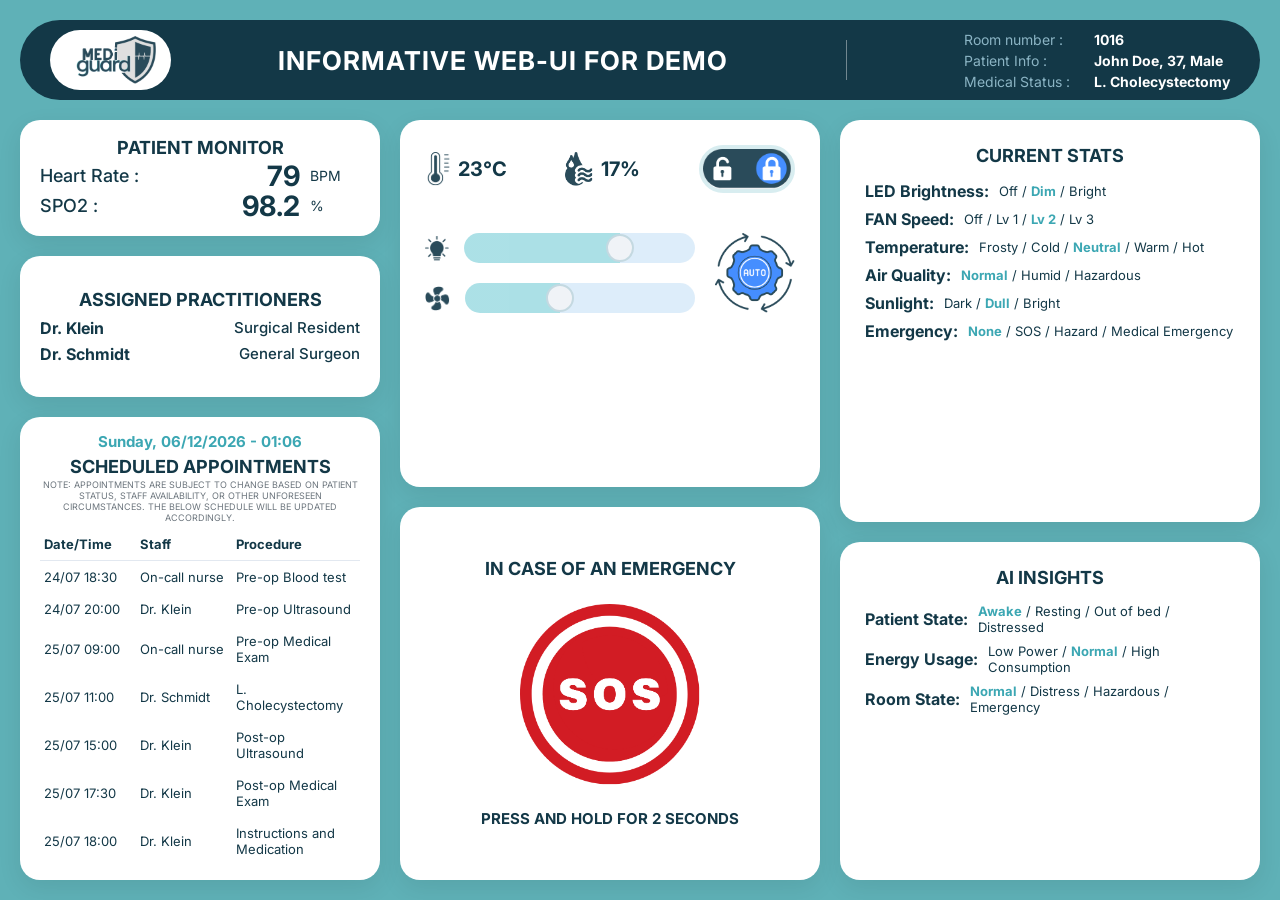
==== index.html @ 14b67251 "mediguard_static_version" ====
<!DOCTYPE html>
<html lang="en">

<head>
    <meta charset="UTF-8">
    <meta name="viewport" content="width=device-width, initial-scale=1.0, maximum-scale=1.0, user-scalable=no">
    <title>MediGuard Dashboard</title>
    <link rel="stylesheet" href="style.css">
    <link href="https://fonts.googleapis.com/css2?family=Inter:wght@400;500;700&display=swap" rel="stylesheet">
</head>

<body>
    <div class="emergency-overlay" id="emergencyOverlay"></div>
    <div class="dashboard-container">
        <!-- HEADER -->
        <header class="header">
            <div class="logo-section">
                <img src="assets/MediGuard_Logo.png" alt="MediGuard Logo" class="logo-img">
            </div>
            <div class="title-section">
                <h1>INFORMATIVE WEB-UI FOR DEMO</h1>
            </div>
            <div class="header-divider"></div>
            <div class="patient-info">
                <div class="info-row"><span class="label">Room number : </span><span class="value">1016</span></div>
                <div class="info-row"><span class="label">Patient Info : </span><span class="value">John Doe, 37,
                        Male</span></div>
                <div class="info-row"><span class="label">Medical Status : </span><span class="value">L.
                        Cholecystectomy</span></div>
            </div>
        </header>

        <!-- MAIN GRID -->
        <main class="main-grid">

            <!-- LEFT COLUMN -->
            <div class="col left-col">
                <div class="card patient-monitor">
                    <h2 class="card-title">PATIENT MONITOR</h2>
                    <div class="monitor-data">
                        <div class="data-row">
                            <span class="data-label">Heart Rate :</span>
                            <span class="data-value">79</span>
                            <span class="data-unit">BPM</span>
                        </div>
                        <div class="data-row">
                            <span class="data-label">SPO2 :</span>
                            <span class="data-value">98.2</span>
                            <span class="data-unit">%</span>
                        </div>
                    </div>
                </div>

                <div class="card assigned-practitioners">
                    <h2 class="card-title">Assigned Practitioners</h2>
                    <div class="practitioner-list">
                        <div class="practitioner-row">
                            <span class="prac-name">Dr. Klein</span>
                            <span class="prac-role">Surgical Resident</span>
                        </div>
                        <div class="practitioner-row">
                            <span class="prac-name">Dr. Schmidt</span>
                            <span class="prac-role">General Surgeon</span>
                        </div>
                    </div>
                </div>

                <div class="card scheduled-appointments">
                    <div class="schedule-header">
                        <div class="realtime-clock" id="realtimeClock">Loading time...</div>
                        <h2 class="card-title" style="margin-top: 5px; margin-bottom: 2px;">Scheduled Appointments</h2>
                        <div class="disclaimer" style="margin-top: 0;">NOTE: Appointments are subject to change based on
                            patient status, staff availability, or other unforeseen circumstances. The below schedule
                            will be updated accordingly.</div>
                    </div>
                    <div class="table-wrapper">
                        <table class="schedule-table">
                            <thead>
                                <tr>
                                    <th>Date/Time</th>
                                    <th>Staff</th>
                                    <th>Procedure</th>
                                </tr>
                            </thead>
                            <tbody>
                                <tr>
                                    <td>24/07 18:30</td>
                                    <td>On-call nurse</td>
                                    <td>Pre-op Blood test</td>
                                </tr>
                                <tr>
                                    <td>24/07 20:00</td>
                                    <td>Dr. Klein</td>
                                    <td>Pre-op Ultrasound</td>
                                </tr>
                                <tr>
                                    <td>25/07 09:00</td>
                                    <td>On-call nurse</td>
                                    <td>Pre-op Medical Exam</td>
                                </tr>
                                <tr>
                                    <td>25/07 11:00</td>
                                    <td>Dr. Schmidt</td>
                                    <td>L. Cholecystectomy</td>
                                </tr>
                                <tr>
                                    <td>25/07 15:00</td>
                                    <td>Dr. Klein</td>
                                    <td>Post-op Ultrasound</td>
                                </tr>
                                <tr>
                                    <td>25/07 17:30</td>
                                    <td>Dr. Klein</td>
                                    <td>Post-op Medical Exam</td>
                                </tr>
                                <tr>
                                    <td>25/07 18:00</td>
                                    <td>Dr. Klein</td>
                                    <td>Instructions and Medication</td>
                                </tr>
                                <tr>
                                    <td>26/07 09:00</td>
                                    <td>Dr. Schmidt</td>
                                    <td>Final Check-up, Discharge</td>
                                </tr>
                            </tbody>
                        </table>
                    </div>
                </div>
            </div>

            <!-- MIDDLE COLUMN -->
            <div class="col middle-col">
                <div class="card environment-controls">
                    <div class="env-top-row">
                        <div class="env-stat">
                            <img src="assets/Temperature_Icon.png" alt="Temp" class="env-icon">
                            <span class="env-value">23°C</span>
                        </div>
                        <div class="env-stat">
                            <img src="assets/Humidity_Icon.png" alt="Humidity" class="env-icon">
                            <span class="env-value">17%</span>
                        </div>
                        <div class="door-lock">
                            <div class="lock-toggle" id="lockToggle"
                                style="position: relative; background: transparent; padding: 0; width: 96px; height: 48px; display: flex; align-items: center; justify-content: center;">
                                <svg class="lock-progress" width="96" height="48" viewBox="0 0 96 48"
                                    style="position: absolute; top: 0; left: 0; pointer-events: none;">
                                    <rect x="2" y="2" width="92" height="44" rx="22" fill="none"
                                        stroke="rgba(60, 167, 179, 0.2)" stroke-width="4"></rect>
                                    <rect id="lockProgressFill" x="2" y="2" width="92" height="44" rx="22" fill="none"
                                        stroke="var(--accent-teal)" stroke-width="4" stroke-dasharray="234.3"
                                        stroke-dashoffset="234.3" stroke-linecap="round"></rect>
                                </svg>
                                <img id="lockBtn" src="assets/Locked_Button.png" alt="Lock Toggle"
                                    style="height: 40px; width: 88px; cursor: pointer; object-fit: contain; position: relative; z-index: 2;">
                            </div>
                        </div>
                    </div>

                    <div class="env-bottom-row">
                        <div class="sliders-section">
                            <div class="slider-row">
                                <img src="assets/Light_Icon.png" alt="Light" class="slider-icon">
                                <input type="range" min="0" max="100" value="70" class="custom-slider light-slider"
                                    id="lightSlider" disabled>
                            </div>
                            <div class="slider-row">
                                <img src="assets/Fan_Icon.png" alt="Fan" class="slider-icon">
                                <input type="range" min="0" max="100" value="40" class="custom-slider fan-slider"
                                    id="fanSlider" disabled>
                            </div>
                        </div>
                        <div class="auto-btn-section">
                            <button class="auto-btn active" id="autoBtn" style="position: relative;">
                                <svg class="auto-progress" width="100%" height="100%" viewBox="0 0 100 100"
                                    style="position: absolute; top: 0; left: 0; pointer-events: none; transform: rotate(-90deg); z-index: 0; border-radius: 50%; overflow: hidden;">
                                    <circle id="autoProgressFill" cx="50" cy="50" r="12.5" fill="none"
                                        stroke="var(--accent-teal)" stroke-width="25" stroke-dasharray="78.5"
                                        stroke-dashoffset="78.5"></circle>
                                </svg>
                                <img id="autoBtnImg" src="assets/AUTO_Button.png" alt="AUTO"
                                    style="position: relative; z-index: 1;">
                            </button>
                        </div>
                    </div>
                </div>

                <div class="card emergency-card">
                    <h2 class="card-title">IN CASE OF AN EMERGENCY</h2>
                    <div class="sos-container">
                        <svg class="sos-progress" width="220" height="220" viewBox="0 0 220 220">
                            <circle class="sos-progress-track" cx="110" cy="110" r="100"></circle>
                            <circle class="sos-progress-fill" cx="110" cy="110" r="100" id="sosProgressFill"></circle>
                        </svg>
                        <button class="sos-btn" id="sosBtn">
                            <img src="assets/SOS_Button.png" alt="SOS">
                        </button>
                    </div>
                    <div class="sos-instruction">PRESS AND HOLD FOR 2 SECONDS</div>
                </div>
            </div>

            <!-- RIGHT COLUMN -->
            <div class="col right-col">
                <div class="card current-stats">
                    <h2 class="card-title">CURRENT STATS</h2>
                    <div class="stats-list">
                        <div class="stat-row">
                            <span class="stat-label">LED Brightness</span><span class="colon">:</span>
                            <span class="stat-options">Off / <span class="active">Dim</span> / Bright</span>
                        </div>
                        <div class="stat-row">
                            <span class="stat-label">FAN Speed</span><span class="colon">:</span>
                            <span class="stat-options">Off / Lv 1 / <span class="active">Lv 2</span> / Lv 3</span>
                        </div>
                        <div class="stat-row">
                            <span class="stat-label">Temperature</span><span class="colon">:</span>
                            <span class="stat-options">Frosty / Cold / <span class="active">Neutral</span> / Warm /
                                Hot</span>
                        </div>
                        <div class="stat-row">
                            <span class="stat-label">Air Quality</span><span class="colon">:</span>
                            <span class="stat-options"><span class="active">Normal</span> / Humid / Hazardous</span>
                        </div>
                        <div class="stat-row">
                            <span class="stat-label">Sunlight</span><span class="colon">:</span>
                            <span class="stat-options">Dark / <span class="active">Dull</span> / Bright</span>
                        </div>
                        <div class="stat-row">
                            <span class="stat-label">Emergency</span><span class="colon">:</span>
                            <span class="stat-options" id="emergencyStatusText"><span class="active">None</span> / SOS /
                                Hazard / Medical Emergency</span>
                        </div>
                    </div>
                </div>

                <div class="card ai-insights">
                    <h2 class="card-title">AI INSIGHTS</h2>
                    <div class="stats-list">
                        <div class="stat-row">
                            <span class="stat-label">Patient State</span><span class="colon">:</span>
                            <span class="stat-options"><span class="active">Awake</span> / Resting / Out of bed /
                                Distressed</span>
                        </div>
                        <div class="stat-row">
                            <span class="stat-label">Energy Usage</span><span class="colon">:</span>
                            <span class="stat-options">Low Power / <span class="active">Normal</span> / High
                                Consumption</span>
                        </div>
                        <div class="stat-row">
                            <span class="stat-label">Room State</span><span class="colon">:</span>
                            <span class="stat-options"><span class="active">Normal</span> / Distress / Hazardous /
                                Emergency</span>
                        </div>
                    </div>
                </div>
            </div>
        </main>
    </div>

    <div class="orientation-warning">
        Please rotate your device to landscape mode.
    </div>

    <script src="script.js"></script>
</body>

</html>
---- style.css ----
:root {
    --bg-color: #5FB1B7;
    --card-bg: #FFFFFF;
    --text-navy: #133847;
    --accent-teal: #3CA7B3;
    --sos-red: #C82333;
    --slider-track: #BDDDF6;
    --slider-left: #59C2CE;
    --muted-gray: #6C757D;
    --header-bg: #133847;
    --header-sec-text: #8BB4C4;
    --border-radius: 20px;
    --shadow: 0 8px 24px rgba(0, 0, 0, 0.08);
}

* {
    margin: 0;
    padding: 0;
    box-sizing: border-box;
    font-family: 'Inter', system-ui, -apple-system, sans-serif;
    user-select: none;
    -webkit-user-drag: none;
}

img {
    -webkit-user-drag: none;
    pointer-events: none;
}

#lockBtn {
    pointer-events: auto;
}

body {
    background-color: var(--bg-color);
    color: var(--text-navy);
    overflow: hidden;
    width: 100vw;
    height: 100vh;
    transition: background-color 0.5s ease;
}

body.emergency-active {
    background-color: #5d1111;
}

/* Emergency Overlay */
.emergency-overlay {
    position: fixed;
    top: 0;
    left: 0;
    right: 0;
    bottom: 0;
    pointer-events: none;
    z-index: 9999;
    box-shadow: inset 0 0 0px rgba(200, 35, 51, 0);
    transition: box-shadow 0.5s ease;
}

.emergency-overlay.active {
    box-shadow: inset 0 0 100px 30px rgba(200, 35, 51, 0.8);
    animation: pulseRed 2s infinite alternate;
}

@keyframes pulseRed {
    from {
        box-shadow: inset 0 0 80px 20px rgba(200, 35, 51, 0.6);
    }

    to {
        box-shadow: inset 0 0 120px 40px rgba(200, 35, 51, 0.9);
    }
}

/* Layout */
.dashboard-container {
    display: flex;
    flex-direction: column;
    height: 100vh;
    padding: 20px;
    gap: 20px;
    justify-content: space-between;
}

/* Header */
.header {
    width: 100%;
    height: 80px;
    background: var(--header-bg);
    border-radius: 40px;
    padding: 0 30px;
    display: flex;
    align-items: center;
    justify-content: space-between;
    flex-shrink: 0;
}

.logo-section {
    height: 60px;
    background: #FFF;
    border-radius: 35px;
    display: flex;
    align-items: center;
    justify-content: center;
    padding: 0 15px;
}

.logo-img {
    height: 48px;
    object-fit: contain;
}

.title-section h1 {
    color: #FFF;
    font-size: 26px;
    font-weight: 700;
    text-transform: uppercase;
    letter-spacing: 1px;
    margin: 0;
}

.header-divider {
    width: 1px;
    height: 40px;
    background: rgba(255, 255, 255, 0.4);
    margin: 0 10px;
}

.patient-info {
    display: flex;
    flex-direction: column;
    gap: 4px;
    font-size: 14px;
}

.info-row {
    display: flex;
}

.info-row .label {
    color: var(--header-sec-text);
    width: 130px;
}

.info-row .value {
    color: #FFF;
    font-weight: 700;
}

/* Main Grid */
.main-grid {
    display: flex;
    flex: 1;
    gap: 20px;
    width: 100%;
    min-height: 0;
    /* Important for flex children scrolling/fitting */
    height: 100%;
}

.col {
    display: flex;
    flex-direction: column;
    gap: 20px;
    min-height: 0;
    height: 100%;
}

.left-col {
    flex: 30;
}

.middle-col {
    flex: 35;
}

.right-col {
    flex: 35;
}

/* Cards Common */
.card {
    background: var(--card-bg);
    border-radius: var(--border-radius);
    padding: 20px;
    box-shadow: var(--shadow);
    display: flex;
    flex-direction: column;
}

.card-title {
    text-align: center;
    font-size: 18px;
    font-weight: 700;
    color: var(--text-navy);
    text-transform: uppercase;
    margin-bottom: 15px;
}

/* Patient Monitor (Left 1) */
.patient-monitor {
    flex: 6;
    justify-content: center;
    padding: 8px 20px;
}

.patient-monitor .card-title {
    margin-bottom: 4px;
}

.monitor-data {
    display: flex;
    flex-direction: column;
    gap: 2px;
}

.data-row {
    display: grid;
    grid-template-columns: 1fr auto 50px;
    align-items: center;
}

.data-label {
    font-size: 18px;
    font-weight: 500;
}

.data-value {
    font-size: 28px;
    font-weight: 700;
    line-height: 1;
    text-align: right;
    padding-right: 10px;
}

.data-unit {
    font-size: 14px;
}

/* Assigned Practitioners (Left 2) */
.assigned-practitioners {
    flex: 7;
    justify-content: center;
    padding: 12px 20px;
}

.assigned-practitioners .card-title {
    margin-bottom: 8px;
}

.practitioner-list {
    display: flex;
    flex-direction: column;
    gap: 6px;
}

.practitioner-row {
    display: flex;
    justify-content: space-between;
    align-items: center;
}

.prac-name {
    font-weight: 700;
    font-size: 16px;
}

.prac-role {
    font-size: 15px;
    font-weight: 500;
}

/* Scheduled Appointments (Left 3) */
.scheduled-appointments {
    flex: 26;
    overflow: hidden;
    padding: 15px 20px;
}

.schedule-header {
    display: flex;
    flex-direction: column;
    align-items: center;
    margin-bottom: 5px;
}

.table-wrapper {
    flex: 1;
    overflow-y: auto;
    min-height: 0;
}

.realtime-clock {
    color: var(--accent-teal);
    font-weight: 700;
    font-size: 15px;
}

.disclaimer {
    font-size: 9px;
    color: var(--muted-gray);
    text-align: center;
    text-transform: uppercase;
    margin-top: 5px;
}

.schedule-table {
    width: 100%;
    border-collapse: collapse;
    font-size: 13px;
    flex: 1;
}

.schedule-table th,
.schedule-table td {
    padding: 8px 4px;
    text-align: left;
}

.schedule-table th {
    border-bottom: 1px solid #E2E8F0;
    font-weight: 700;
    position: sticky;
    top: 0;
    background: var(--card-bg);
    z-index: 1;
}

.schedule-table th:nth-child(1),
.schedule-table td:nth-child(1) {
    width: 30%;
}

.schedule-table th:nth-child(2),
.schedule-table td:nth-child(2) {
    width: 30%;
}

.schedule-table th:nth-child(3),
.schedule-table td:nth-child(3) {
    width: 40%;
}

/* Environment Controls (Middle 1) */
.environment-controls {
    flex: 12;
    justify-content: flex-start;
    padding: 25px;
    display: flex;
    flex-direction: column;
    gap: 20px;
}

.env-top-row {
    display: flex;
    justify-content: space-between;
    align-items: center;
}

.env-stat {
    display: flex;
    align-items: center;
    gap: 8px;
}

.env-icon {
    height: 35px;
    width: auto;
    object-fit: contain;
}

.env-value {
    font-size: 20px;
    font-weight: 700;
}

.door-lock {
    display: flex;
    align-items: center;
}

.lock-toggle {
    display: flex;
    background: transparent;
    border-radius: 20px;
    padding: 0;
    gap: 4px;
}

.toggle-btn {
    width: 40px;
    height: 32px;
    border-radius: 16px;
    border: none;
    cursor: pointer;
    background: transparent;
    transition: background 0.3s;
    display: flex;
    align-items: center;
    justify-content: center;
}

.toggle-btn img {
    height: 18px;
    object-fit: contain;
}

.toggle-btn.active {
    background: var(--accent-teal);
}

.toggle-btn:not(.active) {
    background: transparent;
}

#unlockBtn.active {
    background: var(--muted-gray);
}

.env-bottom-row {
    display: flex;
    justify-content: space-between;
    align-items: center;
    margin-top: 20px;
}

.sliders-section {
    display: flex;
    flex-direction: column;
    gap: 20px;
    flex: 1;
}

.slider-row {
    display: flex;
    align-items: center;
    gap: 15px;
}

.slider-icon {
    height: 25px;
    width: auto;
}

.custom-slider {
    -webkit-appearance: none;
    appearance: none;
    width: 100%;
    height: 30px;
    background: linear-gradient(to right, var(--slider-left) calc((var(--value-num, 0) / 100) * (100% - 28px) + 14px), var(--slider-track) calc((var(--value-num, 0) / 100) * (100% - 28px) + 14px));
    border-radius: 15px;
    outline: none;
}

.custom-slider::-webkit-slider-thumb {
    -webkit-appearance: none;
    appearance: none;
    width: 28px;
    height: 28px;
    border-radius: 50%;
    background: var(--accent-teal);
    border: 2.5px solid var(--text-navy);
    cursor: pointer;
}

.custom-slider::-moz-range-thumb {
    width: 28px;
    height: 28px;
    border-radius: 50%;
    background: var(--accent-teal);
    border: 2.5px solid var(--text-navy);
    cursor: pointer;
}

.custom-slider:disabled {
    opacity: 0.5;
    cursor: not-allowed;
}

.custom-slider:disabled::-webkit-slider-thumb {
    cursor: not-allowed;
    background: #E2E8F0;
    border: 2.5px solid var(--header-sec-text);
}

.custom-slider:disabled::-moz-range-thumb {
    cursor: not-allowed;
    background: #E2E8F0;
    border: 2.5px solid var(--header-sec-text);
}

.auto-btn-section {
    margin-left: 20px;
}

.auto-btn {
    width: 80px;
    height: 80px;
    border-radius: 50%;
    border: none;
    background: transparent;
    cursor: pointer;
    display: flex;
    align-items: center;
    justify-content: center;
    position: relative;
    transition: box-shadow 0.3s;
}

.auto-btn img {
    width: 100%;
    height: 100%;
    object-fit: contain;
}

.auto-btn.active img {
    animation: autoGlow 2s infinite alternate;
}

@keyframes autoGlow {
    from {
        filter: drop-shadow(0 0 10px rgba(60, 167, 179, 0.8)) drop-shadow(0 0 20px rgba(60, 167, 179, 0.4));
    }

    to {
        filter: drop-shadow(0 0 20px rgba(60, 167, 179, 1)) drop-shadow(0 0 40px rgba(60, 167, 179, 0.85)) drop-shadow(0 0 60px rgba(60, 167, 179, 0.7));
    }
}

/* Emergency Card (Middle 2) */
.emergency-card {
    flex: 13;
    align-items: center;
    justify-content: center;
    padding: 15px;
}

.emergency-card .card-title {
    margin-bottom: 5px;
}

.sos-container {
    position: relative;
    width: min(220px, 28vh);
    height: min(220px, 28vh);
    display: flex;
    align-items: center;
    justify-content: center;
}

.sos-progress {
    position: absolute;
    top: 0;
    left: 0;
    width: 100%;
    height: 100%;
    transform: rotate(-90deg);
}

.sos-progress-track {
    fill: none;
    stroke: transparent;
    /* Track is invisible, gap takes place */
    stroke-width: 8;
}

.sos-progress-fill {
    fill: none;
    stroke: var(--sos-red);
    stroke-width: 8;
    stroke-linecap: round;
    stroke-dasharray: 628;
    /* 2 * pi * 100 */
    stroke-dashoffset: 628;
    transition: stroke-dashoffset 0.1s linear;
}

.sos-btn {
    background: transparent;
    border: none;
    width: 82%;
    height: 82%;
    border-radius: 50%;
    cursor: pointer;
    z-index: 10;
    display: flex;
    align-items: center;
    justify-content: center;
}

.sos-btn img {
    width: 100%;
    height: 100%;
    object-fit: contain;
}

.sos-instruction {
    margin-top: 5px;
    font-size: 15px;
    font-weight: 700;
    color: var(--text-navy);
}

/* Right Column (Stats & AI Insights) */
.current-stats {
    flex: 11;
    padding: 25px;
}

.ai-insights {
    flex: 9;
    padding: 25px;
}

.stats-list {
    display: flex;
    flex-direction: column;
    gap: 8px;
    flex: 1;
}

.stat-row {
    display: grid;
    grid-template-columns: auto 15px 1fr;
    align-items: center;
}

.stat-label {
    font-weight: 700;
    white-space: nowrap;
}

.colon {
    font-weight: 700;
}

.stat-options {
    font-size: 13px;
    color: var(--text-navy);
}

.stat-options .active {
    font-weight: 700;
    color: var(--accent-teal);
}

/* Portrait Warning */
.orientation-warning {
    display: none;
    position: fixed;
    top: 0;
    left: 0;
    right: 0;
    bottom: 0;
    background: var(--bg-color);
    color: #FFF;
    z-index: 10000;
    align-items: center;
    justify-content: center;
    font-size: 24px;
    text-align: center;
    padding: 20px;
}

@media screen and (orientation: portrait) {
    .dashboard-container {
        display: none;
    }

    .orientation-warning {
        display: flex;
    }
}
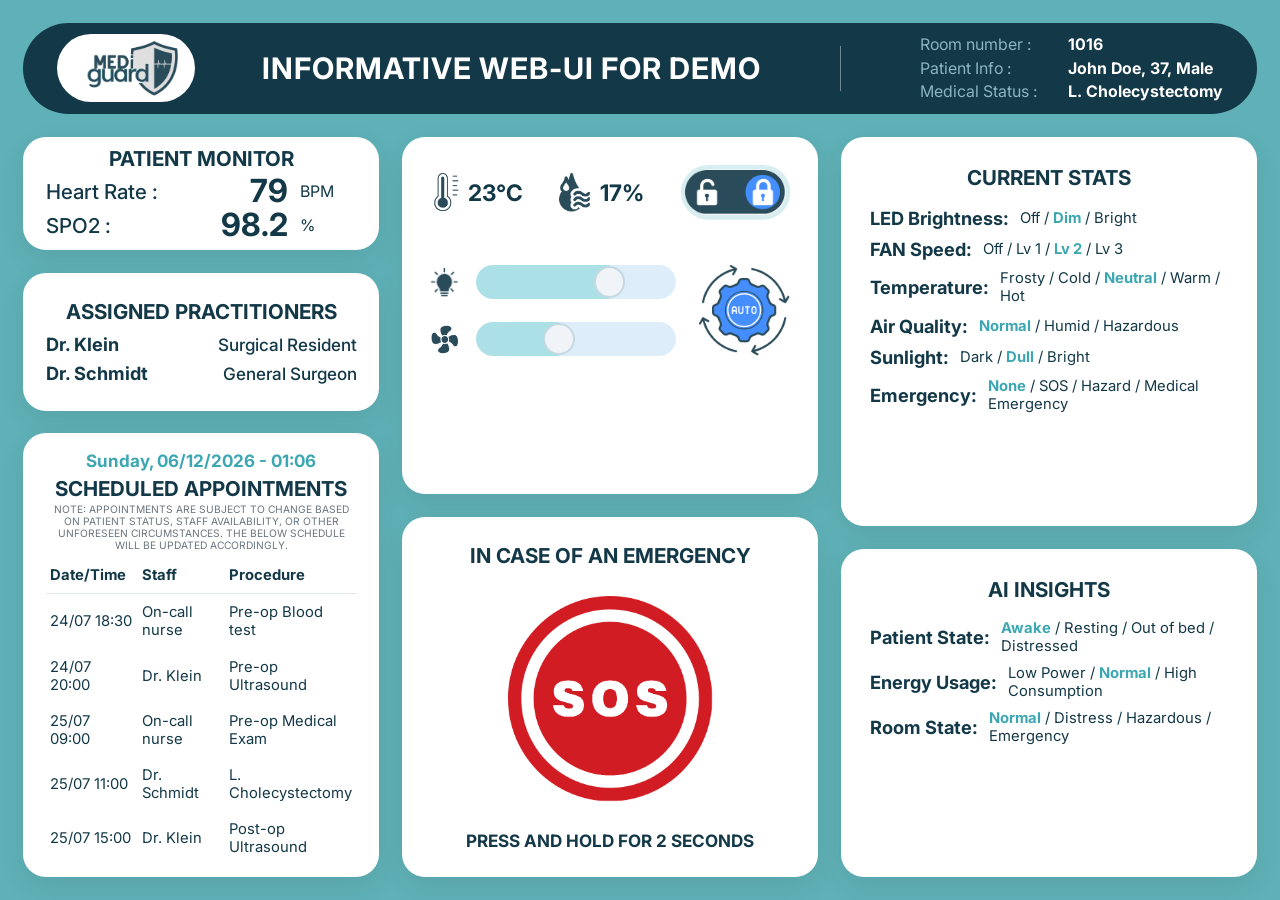
==== commit 75f54a91: "resizing" ====
--- a/index.html
+++ b/index.html
@@ -5,8 +5,20 @@
     <meta charset="UTF-8">
     <meta name="viewport" content="width=device-width, initial-scale=1.0, maximum-scale=1.0, user-scalable=no">
     <title>MediGuard Dashboard</title>
+    <link rel="icon" type="image/png" href="assets/favicon.png">
     <link rel="stylesheet" href="style.css">
     <link href="https://fonts.googleapis.com/css2?family=Inter:wght@400;500;700&display=swap" rel="stylesheet">
+    
+    <!-- PWA Settings & Mobile Web App Meta Tags -->
+    <meta name="theme-color" content="#133847">
+    <meta name="mobile-web-app-capable" content="yes">
+    <meta name="apple-mobile-web-app-capable" content="yes">
+    <meta name="apple-mobile-web-app-status-bar-style" content="black-translucent">
+    <meta name="apple-mobile-web-app-title" content="MediGuard">
+    <link rel="apple-touch-icon" href="assets/icon-192.png">
+    
+    <!-- Web App Manifest Link -->
+    <link rel="manifest" href="manifest.json">
 </head>
 
 <body>
@@ -143,8 +155,8 @@
                         </div>
                         <div class="door-lock">
                             <div class="lock-toggle" id="lockToggle"
-                                style="position: relative; background: transparent; padding: 0; width: 96px; height: 48px; display: flex; align-items: center; justify-content: center;">
-                                <svg class="lock-progress" width="96" height="48" viewBox="0 0 96 48"
+                                style="position: relative; background: transparent; padding: 0; width: 6rem; height: 3rem; display: flex; align-items: center; justify-content: center;">
+                                <svg class="lock-progress" width="100%" height="100%" viewBox="0 0 96 48"
                                     style="position: absolute; top: 0; left: 0; pointer-events: none;">
                                     <rect x="2" y="2" width="92" height="44" rx="22" fill="none"
                                         stroke="rgba(60, 167, 179, 0.2)" stroke-width="4"></rect>
@@ -153,7 +165,7 @@
                                         stroke-dashoffset="234.3" stroke-linecap="round"></rect>
                                 </svg>
                                 <img id="lockBtn" src="assets/Locked_Button.png" alt="Lock Toggle"
-                                    style="height: 40px; width: 88px; cursor: pointer; object-fit: contain; position: relative; z-index: 2;">
+                                    style="height: 2.5rem; width: 5.5rem; cursor: pointer; object-fit: contain; position: relative; z-index: 2;">
                             </div>
                         </div>
                     </div>
--- a/style.css
+++ b/style.css
@@ -9,8 +9,8 @@
     --muted-gray: #6C757D;
     --header-bg: #133847;
     --header-sec-text: #8BB4C4;
-    --border-radius: 20px;
-    --shadow: 0 8px 24px rgba(0, 0, 0, 0.08);
+    --border-radius: 1.25rem;
+    --shadow: 0 0.5rem 1.5rem rgba(0, 0, 0, 0.08);
 }
 
 * {
@@ -58,17 +58,17 @@
 }
 
 .emergency-overlay.active {
-    box-shadow: inset 0 0 100px 30px rgba(200, 35, 51, 0.8);
+    box-shadow: inset 0 0 6.25rem 1.875rem rgba(200, 35, 51, 0.8);
     animation: pulseRed 2s infinite alternate;
 }
 
 @keyframes pulseRed {
     from {
-        box-shadow: inset 0 0 80px 20px rgba(200, 35, 51, 0.6);
+        box-shadow: inset 0 0 5rem 1.25rem rgba(200, 35, 51, 0.6);
     }
 
     to {
-        box-shadow: inset 0 0 120px 40px rgba(200, 35, 51, 0.9);
+        box-shadow: inset 0 0 7.5rem 2.5rem rgba(200, 35, 51, 0.9);
     }
 }
 
@@ -77,18 +77,18 @@
     display: flex;
     flex-direction: column;
     height: 100vh;
-    padding: 20px;
-    gap: 20px;
+    padding: 1.25rem;
+    gap: 1.25rem;
     justify-content: space-between;
 }
 
 /* Header */
 .header {
     width: 100%;
-    height: 80px;
+    height: 5rem;
     background: var(--header-bg);
-    border-radius: 40px;
-    padding: 0 30px;
+    border-radius: 2.5rem;
+    padding: 0 1.875rem;
     display: flex;
     align-items: center;
     justify-content: space-between;
@@ -96,23 +96,23 @@
 }
 
 .logo-section {
-    height: 60px;
+    height: 3.75rem;
     background: #FFF;
-    border-radius: 35px;
-    display: flex;
-    align-items: center;
-    justify-content: center;
-    padding: 0 15px;
+    border-radius: 2.1875rem;
+    display: flex;
+    align-items: center;
+    justify-content: center;
+    padding: 0 0.9375rem;
 }
 
 .logo-img {
-    height: 48px;
+    height: 3rem;
     object-fit: contain;
 }
 
 .title-section h1 {
     color: #FFF;
-    font-size: 26px;
+    font-size: 1.625rem;
     font-weight: 700;
     text-transform: uppercase;
     letter-spacing: 1px;
@@ -121,16 +121,16 @@
 
 .header-divider {
     width: 1px;
-    height: 40px;
+    height: 2.5rem;
     background: rgba(255, 255, 255, 0.4);
-    margin: 0 10px;
+    margin: 0 0.625rem;
 }
 
 .patient-info {
     display: flex;
     flex-direction: column;
-    gap: 4px;
-    font-size: 14px;
+    gap: 0.25rem;
+    font-size: 0.875rem;
 }
 
 .info-row {
@@ -139,7 +139,7 @@
 
 .info-row .label {
     color: var(--header-sec-text);
-    width: 130px;
+    width: 8.125rem;
 }
 
 .info-row .value {
@@ -151,7 +151,7 @@
 .main-grid {
     display: flex;
     flex: 1;
-    gap: 20px;
+    gap: 1.25rem;
     width: 100%;
     min-height: 0;
     /* Important for flex children scrolling/fitting */
@@ -161,7 +161,7 @@
 .col {
     display: flex;
     flex-direction: column;
-    gap: 20px;
+    gap: 1.25rem;
     min-height: 0;
     height: 100%;
 }
@@ -182,7 +182,7 @@
 .card {
     background: var(--card-bg);
     border-radius: var(--border-radius);
-    padding: 20px;
+    padding: 1.25rem;
     box-shadow: var(--shadow);
     display: flex;
     flex-direction: column;
@@ -190,22 +190,22 @@
 
 .card-title {
     text-align: center;
-    font-size: 18px;
+    font-size: 1.125rem;
     font-weight: 700;
     color: var(--text-navy);
     text-transform: uppercase;
-    margin-bottom: 15px;
+    margin-bottom: 0.9375rem;
 }
 
 /* Patient Monitor (Left 1) */
 .patient-monitor {
     flex: 6;
     justify-content: center;
-    padding: 8px 20px;
+    padding: 0.5rem 1.25rem;
 }
 
 .patient-monitor .card-title {
-    margin-bottom: 4px;
+    margin-bottom: 0.25rem;
 }
 
 .monitor-data {
@@ -216,42 +216,42 @@
 
 .data-row {
     display: grid;
-    grid-template-columns: 1fr auto 50px;
+    grid-template-columns: 1fr auto 3.125rem;
     align-items: center;
 }
 
 .data-label {
-    font-size: 18px;
+    font-size: 1.125rem;
     font-weight: 500;
 }
 
 .data-value {
-    font-size: 28px;
+    font-size: 1.75rem;
     font-weight: 700;
     line-height: 1;
     text-align: right;
-    padding-right: 10px;
+    padding-right: 0.625rem;
 }
 
 .data-unit {
-    font-size: 14px;
+    font-size: 0.875rem;
 }
 
 /* Assigned Practitioners (Left 2) */
 .assigned-practitioners {
     flex: 7;
     justify-content: center;
-    padding: 12px 20px;
+    padding: 0.75rem 1.25rem;
 }
 
 .assigned-practitioners .card-title {
-    margin-bottom: 8px;
+    margin-bottom: 0.5rem;
 }
 
 .practitioner-list {
     display: flex;
     flex-direction: column;
-    gap: 6px;
+    gap: 0.375rem;
 }
 
 .practitioner-row {
@@ -262,11 +262,11 @@
 
 .prac-name {
     font-weight: 700;
-    font-size: 16px;
+    font-size: 1rem;
 }
 
 .prac-role {
-    font-size: 15px;
+    font-size: 0.9375rem;
     font-weight: 500;
 }
 
@@ -274,14 +274,14 @@
 .scheduled-appointments {
     flex: 26;
     overflow: hidden;
-    padding: 15px 20px;
+    padding: 0.9375rem 1.25rem;
 }
 
 .schedule-header {
     display: flex;
     flex-direction: column;
     align-items: center;
-    margin-bottom: 5px;
+    margin-bottom: 0.3125rem;
 }
 
 .table-wrapper {
@@ -293,27 +293,27 @@
 .realtime-clock {
     color: var(--accent-teal);
     font-weight: 700;
-    font-size: 15px;
+    font-size: 0.9375rem;
 }
 
 .disclaimer {
-    font-size: 9px;
+    font-size: 0.5625rem;
     color: var(--muted-gray);
     text-align: center;
     text-transform: uppercase;
-    margin-top: 5px;
+    margin-top: 0.3125rem;
 }
 
 .schedule-table {
     width: 100%;
     border-collapse: collapse;
-    font-size: 13px;
+    font-size: 0.8125rem;
     flex: 1;
 }
 
 .schedule-table th,
 .schedule-table td {
-    padding: 8px 4px;
+    padding: 0.5rem 0.25rem;
     text-align: left;
 }
 
@@ -345,10 +345,10 @@
 .environment-controls {
     flex: 12;
     justify-content: flex-start;
-    padding: 25px;
-    display: flex;
-    flex-direction: column;
-    gap: 20px;
+    padding: 1.5625rem;
+    display: flex;
+    flex-direction: column;
+    gap: 1.25rem;
 }
 
 .env-top-row {
@@ -360,17 +360,17 @@
 .env-stat {
     display: flex;
     align-items: center;
-    gap: 8px;
+    gap: 0.5rem;
 }
 
 .env-icon {
-    height: 35px;
+    height: 2.1875rem;
     width: auto;
     object-fit: contain;
 }
 
 .env-value {
-    font-size: 20px;
+    font-size: 1.25rem;
     font-weight: 700;
 }
 
@@ -382,15 +382,15 @@
 .lock-toggle {
     display: flex;
     background: transparent;
-    border-radius: 20px;
+    border-radius: 1.25rem;
     padding: 0;
-    gap: 4px;
+    gap: 0.25rem;
 }
 
 .toggle-btn {
-    width: 40px;
-    height: 32px;
-    border-radius: 16px;
+    width: 2.5rem;
+    height: 2rem;
+    border-radius: 1rem;
     border: none;
     cursor: pointer;
     background: transparent;
@@ -401,7 +401,7 @@
 }
 
 .toggle-btn img {
-    height: 18px;
+    height: 1.125rem;
     object-fit: contain;
 }
 
@@ -421,24 +421,24 @@
     display: flex;
     justify-content: space-between;
     align-items: center;
-    margin-top: 20px;
+    margin-top: 1.25rem;
 }
 
 .sliders-section {
     display: flex;
     flex-direction: column;
-    gap: 20px;
+    gap: 1.25rem;
     flex: 1;
 }
 
 .slider-row {
     display: flex;
     align-items: center;
-    gap: 15px;
+    gap: 0.9375rem;
 }
 
 .slider-icon {
-    height: 25px;
+    height: 1.5625rem;
     width: auto;
 }
 
@@ -446,17 +446,17 @@
     -webkit-appearance: none;
     appearance: none;
     width: 100%;
-    height: 30px;
-    background: linear-gradient(to right, var(--slider-left) calc((var(--value-num, 0) / 100) * (100% - 28px) + 14px), var(--slider-track) calc((var(--value-num, 0) / 100) * (100% - 28px) + 14px));
-    border-radius: 15px;
+    height: 1.875rem;
+    background: linear-gradient(to right, var(--slider-left) calc((var(--value-num, 0) / 100) * (100% - 1.75rem) + 0.875rem), var(--slider-track) calc((var(--value-num, 0) / 100) * (100% - 1.75rem) + 0.875rem));
+    border-radius: 0.9375rem;
     outline: none;
 }
 
 .custom-slider::-webkit-slider-thumb {
     -webkit-appearance: none;
     appearance: none;
-    width: 28px;
-    height: 28px;
+    width: 1.75rem;
+    height: 1.75rem;
     border-radius: 50%;
     background: var(--accent-teal);
     border: 2.5px solid var(--text-navy);
@@ -464,8 +464,8 @@
 }
 
 .custom-slider::-moz-range-thumb {
-    width: 28px;
-    height: 28px;
+    width: 1.75rem;
+    height: 1.75rem;
     border-radius: 50%;
     background: var(--accent-teal);
     border: 2.5px solid var(--text-navy);
@@ -490,12 +490,12 @@
 }
 
 .auto-btn-section {
-    margin-left: 20px;
+    margin-left: 1.25rem;
 }
 
 .auto-btn {
-    width: 80px;
-    height: 80px;
+    width: 5rem;
+    height: 5rem;
     border-radius: 50%;
     border: none;
     background: transparent;
@@ -519,11 +519,11 @@
 
 @keyframes autoGlow {
     from {
-        filter: drop-shadow(0 0 10px rgba(60, 167, 179, 0.8)) drop-shadow(0 0 20px rgba(60, 167, 179, 0.4));
+        filter: drop-shadow(0 0 0.625rem rgba(60, 167, 179, 0.8)) drop-shadow(0 0 1.25rem rgba(60, 167, 179, 0.4));
     }
 
     to {
-        filter: drop-shadow(0 0 20px rgba(60, 167, 179, 1)) drop-shadow(0 0 40px rgba(60, 167, 179, 0.85)) drop-shadow(0 0 60px rgba(60, 167, 179, 0.7));
+        filter: drop-shadow(0 0 1.25rem rgba(60, 167, 179, 1)) drop-shadow(0 0 2.5rem rgba(60, 167, 179, 0.85)) drop-shadow(0 0 3.75rem rgba(60, 167, 179, 0.7));
     }
 }
 
@@ -532,17 +532,17 @@
     flex: 13;
     align-items: center;
     justify-content: center;
-    padding: 15px;
+    padding: 0.9375rem;
 }
 
 .emergency-card .card-title {
-    margin-bottom: 5px;
+    margin-bottom: 0.3125rem;
 }
 
 .sos-container {
     position: relative;
-    width: min(220px, 28vh);
-    height: min(220px, 28vh);
+    width: min(13.75rem, 28vh);
+    height: min(13.75rem, 28vh);
     display: flex;
     align-items: center;
     justify-content: center;
@@ -595,8 +595,8 @@
 }
 
 .sos-instruction {
-    margin-top: 5px;
-    font-size: 15px;
+    margin-top: 0.3125rem;
+    font-size: 0.9375rem;
     font-weight: 700;
     color: var(--text-navy);
 }
@@ -604,24 +604,24 @@
 /* Right Column (Stats & AI Insights) */
 .current-stats {
     flex: 11;
-    padding: 25px;
+    padding: 1.5625rem;
 }
 
 .ai-insights {
     flex: 9;
-    padding: 25px;
+    padding: 1.5625rem;
 }
 
 .stats-list {
     display: flex;
     flex-direction: column;
-    gap: 8px;
+    gap: 0.5rem;
     flex: 1;
 }
 
 .stat-row {
     display: grid;
-    grid-template-columns: auto 15px 1fr;
+    grid-template-columns: auto 0.9375rem 1fr;
     align-items: center;
 }
 
@@ -635,7 +635,7 @@
 }
 
 .stat-options {
-    font-size: 13px;
+    font-size: 0.8125rem;
     color: var(--text-navy);
 }
 
@@ -657,9 +657,9 @@
     z-index: 10000;
     align-items: center;
     justify-content: center;
-    font-size: 24px;
+    font-size: 1.5rem;
     text-align: center;
-    padding: 20px;
+    padding: 1.25rem;
 }
 
 @media screen and (orientation: portrait) {
